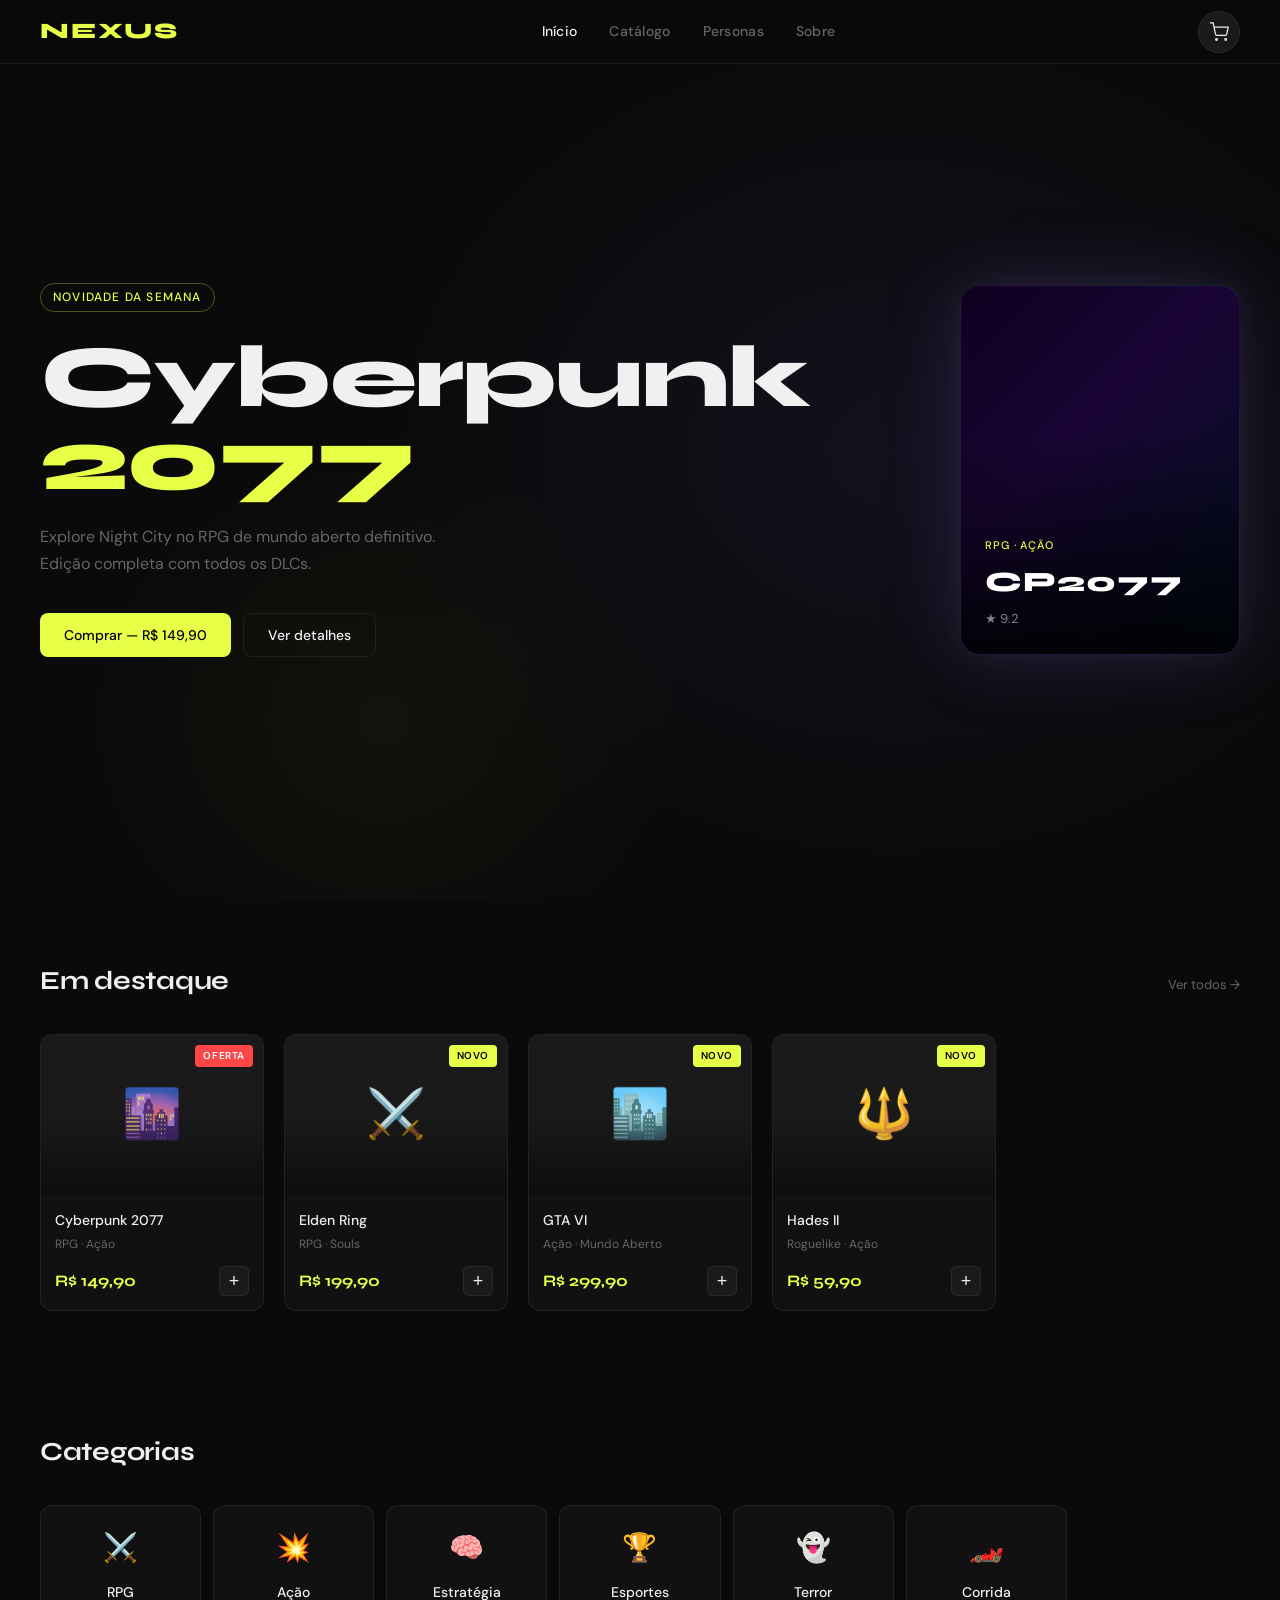
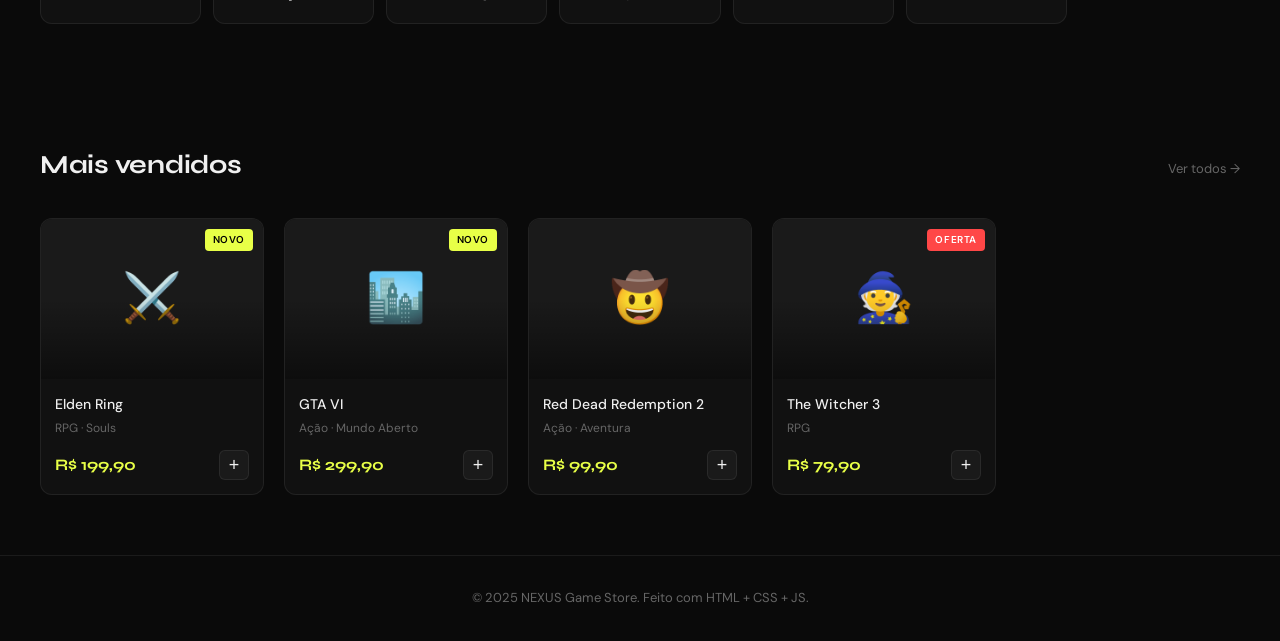
==== index.html @ 9d97533f "Add files via upload" ====
<!DOCTYPE html>
<html lang="pt-BR">
<head>
  <meta charset="UTF-8">
  <meta name="viewport" content="width=device-width, initial-scale=1.0">
  <title>NEXUS — Game Store</title>
  <link rel="stylesheet" href="css/style.css">
  <link rel="preconnect" href="https://fonts.googleapis.com">
  <link href="https://fonts.googleapis.com/css2?family=Syne:wght@400;700;800&family=DM+Sans:wght@300;400;500&display=swap" rel="stylesheet">
</head>
<body>

  <!-- NAVBAR -->
  <nav class="navbar">
    <a href="index.html" class="logo">NEXUS</a>
    <div class="nav-links">
      <a href="index.html" class="active">Início</a>
      <a href="pages/catalogo.html">Catálogo</a>
      <a href="pages/personas.html">Personas</a>
      <a href="pages/sobre.html">Sobre</a>
    </div>
    <button class="cart-btn" onclick="toggleCart()">
      <svg width="20" height="20" viewBox="0 0 24 24" fill="none" stroke="currentColor" stroke-width="1.5"><circle cx="9" cy="21" r="1"/><circle cx="20" cy="21" r="1"/><path d="M1 1h4l2.68 13.39a2 2 0 0 0 2 1.61h9.72a2 2 0 0 0 2-1.61L23 6H6"/></svg>
      <span class="cart-count" id="cart-count">0</span>
    </button>
  </nav>

  <!-- HERO -->
  <section class="hero">
    <div class="hero-bg"></div>
    <div class="hero-content">
      <span class="hero-tag">Novidade da semana</span>
      <h1 class="hero-title">Cyberpunk<br><span>2077</span></h1>
      <p class="hero-desc">Explore Night City no RPG de mundo aberto definitivo. Edição completa com todos os DLCs.</p>
      <div class="hero-actions">
        <button class="btn-primary" onclick="addToCart('Cyberpunk 2077', 149.90)">Comprar — R$ 149,90</button>
        <button class="btn-ghost">Ver detalhes</button>
      </div>
    </div>
    <div class="hero-visual">
      <div class="game-cover featured">
        <div class="cover-inner">
          <span class="cover-genre">RPG · Ação</span>
          <span class="cover-title">CP2077</span>
          <span class="cover-rating">★ 9.2</span>
        </div>
      </div>
    </div>
  </section>

  <!-- DESTAQUES -->
  <section class="section">
    <div class="section-header">
      <h2>Em destaque</h2>
      <a href="pages/catalogo.html" class="see-all">Ver todos →</a>
    </div>
    <div class="games-grid" id="featured-grid"></div>
  </section>

  <!-- CATEGORIAS -->
  <section class="section">
    <div class="section-header">
      <h2>Categorias</h2>
    </div>
    <div class="categories-grid">
      <div class="category-card" onclick="filterCategory('RPG')">
        <span class="cat-icon">⚔️</span>
        <span>RPG</span>
      </div>
      <div class="category-card" onclick="filterCategory('Ação')">
        <span class="cat-icon">💥</span>
        <span>Ação</span>
      </div>
      <div class="category-card" onclick="filterCategory('Estratégia')">
        <span class="cat-icon">🧠</span>
        <span>Estratégia</span>
      </div>
      <div class="category-card" onclick="filterCategory('Esportes')">
        <span class="cat-icon">🏆</span>
        <span>Esportes</span>
      </div>
      <div class="category-card" onclick="filterCategory('Terror')">
        <span class="cat-icon">👻</span>
        <span>Terror</span>
      </div>
      <div class="category-card" onclick="filterCategory('Corrida')">
        <span class="cat-icon">🏎️</span>
        <span>Corrida</span>
      </div>
    </div>
  </section>

  <!-- MAIS VENDIDOS -->
  <section class="section">
    <div class="section-header">
      <h2>Mais vendidos</h2>
      <a href="pages/catalogo.html" class="see-all">Ver todos →</a>
    </div>
    <div class="games-grid" id="bestsellers-grid"></div>
  </section>

  <!-- CART SIDEBAR -->
  <div class="cart-overlay" id="cart-overlay" onclick="toggleCart()"></div>
  <aside class="cart-sidebar" id="cart-sidebar">
    <div class="cart-header">
      <h3>Carrinho</h3>
      <button onclick="toggleCart()" class="close-btn">✕</button>
    </div>
    <div class="cart-items" id="cart-items">
      <p class="empty-cart">Seu carrinho está vazio.</p>
    </div>
    <div class="cart-footer" id="cart-footer" style="display:none">
      <div class="cart-total">
        <span>Total</span>
        <strong id="cart-total">R$ 0,00</strong>
      </div>
      <button class="btn-primary full" onclick="window.location.href='pages/checkout.html'">Finalizar compra</button>
    </div>
  </aside>

  <!-- TOAST -->
  <div class="toast" id="toast"></div>

  <footer class="footer">
    <p>© 2025 NEXUS Game Store. Feito com HTML + CSS + JS.</p>
  </footer>

  <script src="js/data.js"></script>
  <script src="js/cart.js"></script>
  <script src="js/app.js"></script>
</body>
</html>
---- css/style.css ----
/* ===== RESET & BASE ===== */
*, *::before, *::after { box-sizing: border-box; margin: 0; padding: 0; }

:root {
  --bg: #0a0a0a;
  --bg2: #111111;
  --bg3: #1a1a1a;
  --border: rgba(255,255,255,0.07);
  --accent: #e8ff47;
  --accent2: #7b61ff;
  --text: #f0f0f0;
  --muted: #666;
  --radius: 12px;
  --font-display: 'Syne', sans-serif;
  --font-body: 'DM Sans', sans-serif;
}

html { scroll-behavior: smooth; }

body {
  background: var(--bg);
  color: var(--text);
  font-family: var(--font-body);
  font-size: 15px;
  line-height: 1.6;
  min-height: 100vh;
}

/* ===== NAVBAR ===== */
.navbar {
  position: fixed;
  top: 0; left: 0; right: 0;
  z-index: 100;
  display: flex;
  align-items: center;
  justify-content: space-between;
  padding: 0 40px;
  height: 64px;
  background: rgba(10,10,10,0.85);
  backdrop-filter: blur(12px);
  border-bottom: 1px solid var(--border);
}

.logo {
  font-family: var(--font-display);
  font-weight: 800;
  font-size: 22px;
  letter-spacing: 0.08em;
  color: var(--accent);
  text-decoration: none;
}

.nav-links {
  display: flex;
  gap: 32px;
}

.nav-links a {
  color: var(--muted);
  text-decoration: none;
  font-size: 14px;
  font-weight: 500;
  letter-spacing: 0.02em;
  transition: color 0.2s;
}

.nav-links a:hover,
.nav-links a.active {
  color: var(--text);
}

.cart-btn {
  position: relative;
  background: var(--bg3);
  border: 1px solid var(--border);
  color: var(--text);
  width: 42px;
  height: 42px;
  border-radius: 50%;
  display: flex;
  align-items: center;
  justify-content: center;
  cursor: pointer;
  transition: border-color 0.2s;
}

.cart-btn:hover { border-color: var(--accent); }

.cart-count {
  position: absolute;
  top: -4px;
  right: -4px;
  background: var(--accent);
  color: #000;
  font-size: 10px;
  font-weight: 700;
  width: 18px;
  height: 18px;
  border-radius: 50%;
  display: flex;
  align-items: center;
  justify-content: center;
  opacity: 0;
  transform: scale(0);
  transition: all 0.2s;
}

.cart-count.visible {
  opacity: 1;
  transform: scale(1);
}

/* ===== HERO ===== */
.hero {
  min-height: 100vh;
  display: flex;
  align-items: center;
  justify-content: space-between;
  padding: 100px 40px 60px;
  position: relative;
  overflow: hidden;
  gap: 40px;
}

.hero-bg {
  position: absolute;
  inset: 0;
  background: radial-gradient(ellipse 60% 70% at 70% 50%, rgba(123,97,255,0.08) 0%, transparent 70%),
              radial-gradient(ellipse 40% 50% at 30% 80%, rgba(232,255,71,0.04) 0%, transparent 60%);
  pointer-events: none;
}

.hero-content {
  max-width: 520px;
  z-index: 1;
}

.hero-tag {
  display: inline-block;
  font-size: 12px;
  font-weight: 500;
  letter-spacing: 0.1em;
  text-transform: uppercase;
  color: var(--accent);
  border: 1px solid rgba(232,255,71,0.3);
  padding: 4px 12px;
  border-radius: 20px;
  margin-bottom: 24px;
}

.hero-title {
  font-family: var(--font-display);
  font-size: clamp(56px, 7vw, 88px);
  font-weight: 800;
  line-height: 0.95;
  letter-spacing: -0.02em;
  margin-bottom: 20px;
}

.hero-title span {
  color: var(--accent);
}

.hero-desc {
  color: var(--muted);
  font-size: 16px;
  line-height: 1.7;
  margin-bottom: 36px;
  max-width: 400px;
}

.hero-actions {
  display: flex;
  gap: 12px;
  flex-wrap: wrap;
}

/* ===== HERO VISUAL ===== */
.hero-visual {
  z-index: 1;
  flex-shrink: 0;
}

.game-cover {
  width: 280px;
  height: 370px;
  border-radius: 20px;
  border: 1px solid var(--border);
  position: relative;
  overflow: hidden;
  background: linear-gradient(135deg, #1a0a2e 0%, #0d1a2e 40%, #1a1a0a 100%);
  transition: transform 0.4s ease;
}

.game-cover:hover { transform: translateY(-6px) rotate(1deg); }

.game-cover.featured {
  background: linear-gradient(135deg, #0f0020 0%, #1a0535 40%, #001020 100%);
  box-shadow: 0 0 80px rgba(123,97,255,0.2), 0 0 30px rgba(232,255,71,0.05);
}

.cover-inner {
  position: absolute;
  inset: 0;
  display: flex;
  flex-direction: column;
  justify-content: flex-end;
  padding: 24px;
  background: linear-gradient(to top, rgba(0,0,0,0.85) 0%, transparent 60%);
}

.cover-genre {
  font-size: 11px;
  font-weight: 500;
  letter-spacing: 0.08em;
  text-transform: uppercase;
  color: var(--accent);
  margin-bottom: 6px;
}

.cover-title {
  font-family: var(--font-display);
  font-size: 28px;
  font-weight: 800;
  letter-spacing: 0.04em;
  color: #fff;
}

.cover-rating {
  font-size: 13px;
  color: rgba(255,255,255,0.5);
  margin-top: 4px;
}

/* ===== BUTTONS ===== */
.btn-primary {
  background: var(--accent);
  color: #000;
  font-family: var(--font-body);
  font-size: 14px;
  font-weight: 500;
  border: none;
  padding: 12px 24px;
  border-radius: 8px;
  cursor: pointer;
  transition: opacity 0.2s, transform 0.15s;
  white-space: nowrap;
}

.btn-primary:hover { opacity: 0.9; transform: translateY(-1px); }
.btn-primary:active { transform: translateY(0); }
.btn-primary.full { width: 100%; padding: 14px; font-size: 15px; }

.btn-ghost {
  background: transparent;
  color: var(--text);
  font-family: var(--font-body);
  font-size: 14px;
  font-weight: 500;
  border: 1px solid var(--border);
  padding: 12px 24px;
  border-radius: 8px;
  cursor: pointer;
  transition: border-color 0.2s, background 0.2s;
}

.btn-ghost:hover { border-color: rgba(255,255,255,0.2); background: var(--bg3); }

/* ===== SECTIONS ===== */
.section {
  padding: 60px 40px;
}

.section-header {
  display: flex;
  align-items: baseline;
  justify-content: space-between;
  margin-bottom: 32px;
}

.section-header h2 {
  font-family: var(--font-display);
  font-size: 26px;
  font-weight: 700;
  letter-spacing: -0.01em;
}

.see-all {
  font-size: 13px;
  color: var(--muted);
  text-decoration: none;
  transition: color 0.2s;
}

.see-all:hover { color: var(--accent); }

/* ===== GAMES GRID ===== */
.games-grid {
  display: grid;
  grid-template-columns: repeat(auto-fill, minmax(200px, 1fr));
  gap: 20px;
}

.game-card {
  background: var(--bg2);
  border: 1px solid var(--border);
  border-radius: var(--radius);
  overflow: hidden;
  cursor: pointer;
  transition: border-color 0.2s, transform 0.2s;
}

.game-card:hover {
  border-color: rgba(255,255,255,0.15);
  transform: translateY(-3px);
}

.game-thumb {
  height: 160px;
  background: var(--bg3);
  display: flex;
  align-items: center;
  justify-content: center;
  font-size: 48px;
  position: relative;
  overflow: hidden;
}

.game-thumb::after {
  content: '';
  position: absolute;
  inset: 0;
  background: linear-gradient(to bottom, transparent 50%, rgba(0,0,0,0.5));
}

.game-badge {
  position: absolute;
  top: 10px;
  right: 10px;
  font-size: 10px;
  font-weight: 600;
  letter-spacing: 0.06em;
  text-transform: uppercase;
  padding: 3px 8px;
  border-radius: 4px;
  z-index: 1;
}

.game-badge.new { background: var(--accent); color: #000; }
.game-badge.sale { background: #ff4747; color: #fff; }

.game-info {
  padding: 14px;
}

.game-name {
  font-size: 14px;
  font-weight: 500;
  margin-bottom: 4px;
  white-space: nowrap;
  overflow: hidden;
  text-overflow: ellipsis;
}

.game-genre {
  font-size: 12px;
  color: var(--muted);
  margin-bottom: 12px;
}

.game-footer {
  display: flex;
  align-items: center;
  justify-content: space-between;
}

.game-price {
  font-family: var(--font-display);
  font-size: 16px;
  font-weight: 700;
  color: var(--accent);
}

.game-add {
  width: 30px;
  height: 30px;
  background: var(--bg3);
  border: 1px solid var(--border);
  border-radius: 6px;
  color: var(--text);
  display: flex;
  align-items: center;
  justify-content: center;
  cursor: pointer;
  font-size: 18px;
  transition: background 0.2s, border-color 0.2s;
  line-height: 1;
}

.game-add:hover { background: var(--accent); border-color: var(--accent); color: #000; }

/* ===== CATEGORIES ===== */
.categories-grid {
  display: grid;
  grid-template-columns: repeat(auto-fill, minmax(140px, 1fr));
  gap: 12px;
}

.category-card {
  background: var(--bg2);
  border: 1px solid var(--border);
  border-radius: var(--radius);
  padding: 20px 16px;
  display: flex;
  flex-direction: column;
  align-items: center;
  gap: 10px;
  cursor: pointer;
  font-size: 14px;
  font-weight: 500;
  transition: border-color 0.2s, background 0.2s;
}

.category-card:hover {
  border-color: rgba(255,255,255,0.2);
  background: var(--bg3);
}

.cat-icon { font-size: 28px; }

/* ===== CART SIDEBAR ===== */
.cart-overlay {
  position: fixed;
  inset: 0;
  background: rgba(0,0,0,0.6);
  z-index: 200;
  opacity: 0;
  pointer-events: none;
  transition: opacity 0.3s;
}

.cart-overlay.open { opacity: 1; pointer-events: all; }

.cart-sidebar {
  position: fixed;
  top: 0;
  right: 0;
  bottom: 0;
  width: 360px;
  background: var(--bg2);
  border-left: 1px solid var(--border);
  z-index: 201;
  display: flex;
  flex-direction: column;
  transform: translateX(100%);
  transition: transform 0.35s cubic-bezier(0.4,0,0.2,1);
}

.cart-sidebar.open { transform: translateX(0); }

.cart-header {
  display: flex;
  align-items: center;
  justify-content: space-between;
  padding: 20px 24px;
  border-bottom: 1px solid var(--border);
}

.cart-header h3 {
  font-family: var(--font-display);
  font-size: 18px;
  font-weight: 700;
}

.close-btn {
  background: none;
  border: none;
  color: var(--muted);
  font-size: 18px;
  cursor: pointer;
  transition: color 0.2s;
}

.close-btn:hover { color: var(--text); }

.cart-items {
  flex: 1;
  overflow-y: auto;
  padding: 16px 24px;
}

.empty-cart {
  color: var(--muted);
  text-align: center;
  margin-top: 40px;
  font-size: 14px;
}

.cart-item {
  display: flex;
  align-items: center;
  justify-content: space-between;
  padding: 14px 0;
  border-bottom: 1px solid var(--border);
  gap: 12px;
}

.cart-item-info { flex: 1; min-width: 0; }

.cart-item-name {
  font-size: 14px;
  font-weight: 500;
  white-space: nowrap;
  overflow: hidden;
  text-overflow: ellipsis;
}

.cart-item-price {
  font-size: 13px;
  color: var(--accent);
  margin-top: 2px;
}

.cart-item-remove {
  background: none;
  border: none;
  color: var(--muted);
  cursor: pointer;
  font-size: 16px;
  transition: color 0.2s;
  flex-shrink: 0;
}

.cart-item-remove:hover { color: #ff4747; }

.cart-footer {
  padding: 20px 24px;
  border-top: 1px solid var(--border);
}

.cart-total {
  display: flex;
  justify-content: space-between;
  align-items: center;
  margin-bottom: 16px;
  font-size: 15px;
}

.cart-total strong {
  font-family: var(--font-display);
  font-size: 20px;
  color: var(--accent);
}

/* ===== TOAST ===== */
.toast {
  position: fixed;
  bottom: 32px;
  left: 50%;
  transform: translateX(-50%) translateY(20px);
  background: var(--bg3);
  border: 1px solid var(--border);
  color: var(--text);
  padding: 12px 20px;
  border-radius: 8px;
  font-size: 14px;
  z-index: 300;
  opacity: 0;
  pointer-events: none;
  transition: all 0.3s;
  white-space: nowrap;
}

.toast.show {
  opacity: 1;
  transform: translateX(-50%) translateY(0);
}

/* ===== FOOTER ===== */
.footer {
  padding: 32px 40px;
  border-top: 1px solid var(--border);
  text-align: center;
  color: var(--muted);
  font-size: 13px;
}

/* ===== PAGE: CATÁLOGO ===== */
.page-header {
  padding: 120px 40px 40px;
}

.page-header h1 {
  font-family: var(--font-display);
  font-size: 42px;
  font-weight: 800;
  letter-spacing: -0.02em;
  margin-bottom: 8px;
}

.page-header p { color: var(--muted); }

.catalog-controls {
  padding: 0 40px 32px;
  display: flex;
  gap: 12px;
  flex-wrap: wrap;
  align-items: center;
}

.search-input {
  background: var(--bg2);
  border: 1px solid var(--border);
  color: var(--text);
  padding: 10px 16px;
  border-radius: 8px;
  font-family: var(--font-body);
  font-size: 14px;
  width: 240px;
  transition: border-color 0.2s;
  outline: none;
}

.search-input:focus { border-color: rgba(255,255,255,0.2); }
.search-input::placeholder { color: var(--muted); }

.filter-btn {
  background: var(--bg2);
  border: 1px solid var(--border);
  color: var(--muted);
  padding: 9px 16px;
  border-radius: 8px;
  font-family: var(--font-body);
  font-size: 13px;
  cursor: pointer;
  transition: all 0.2s;
}

.filter-btn:hover, .filter-btn.active {
  border-color: var(--accent);
  color: var(--accent);
}

.catalog-grid {
  padding: 0 40px 60px;
  display: grid;
  grid-template-columns: repeat(auto-fill, minmax(200px, 1fr));
  gap: 20px;
}

/* ===== PAGE: SOBRE ===== */
.sobre-content {
  padding: 120px 40px 60px;
  max-width: 640px;
}

.sobre-content h1 {
  font-family: var(--font-display);
  font-size: 42px;
  font-weight: 800;
  letter-spacing: -0.02em;
  margin-bottom: 24px;
}

.sobre-content p {
  color: var(--muted);
  line-height: 1.8;
  margin-bottom: 20px;
}

.sobre-content .highlight {
  color: var(--accent);
  font-weight: 500;
}

/* ===== SCROLLBAR ===== */
::-webkit-scrollbar { width: 4px; }
::-webkit-scrollbar-track { background: transparent; }
::-webkit-scrollbar-thumb { background: var(--border); border-radius: 2px; }

/* ===== RESPONSIVE ===== */
@media (max-width: 768px) {
  .navbar { padding: 0 20px; }
  .nav-links { display: none; }
  .hero { flex-direction: column; padding: 100px 20px 40px; text-align: center; }
  .hero-visual { display: none; }
  .section, .page-header, .catalog-controls, .catalog-grid, .sobre-content { padding-left: 20px; padding-right: 20px; }
  .cart-sidebar { width: 100%; }
}
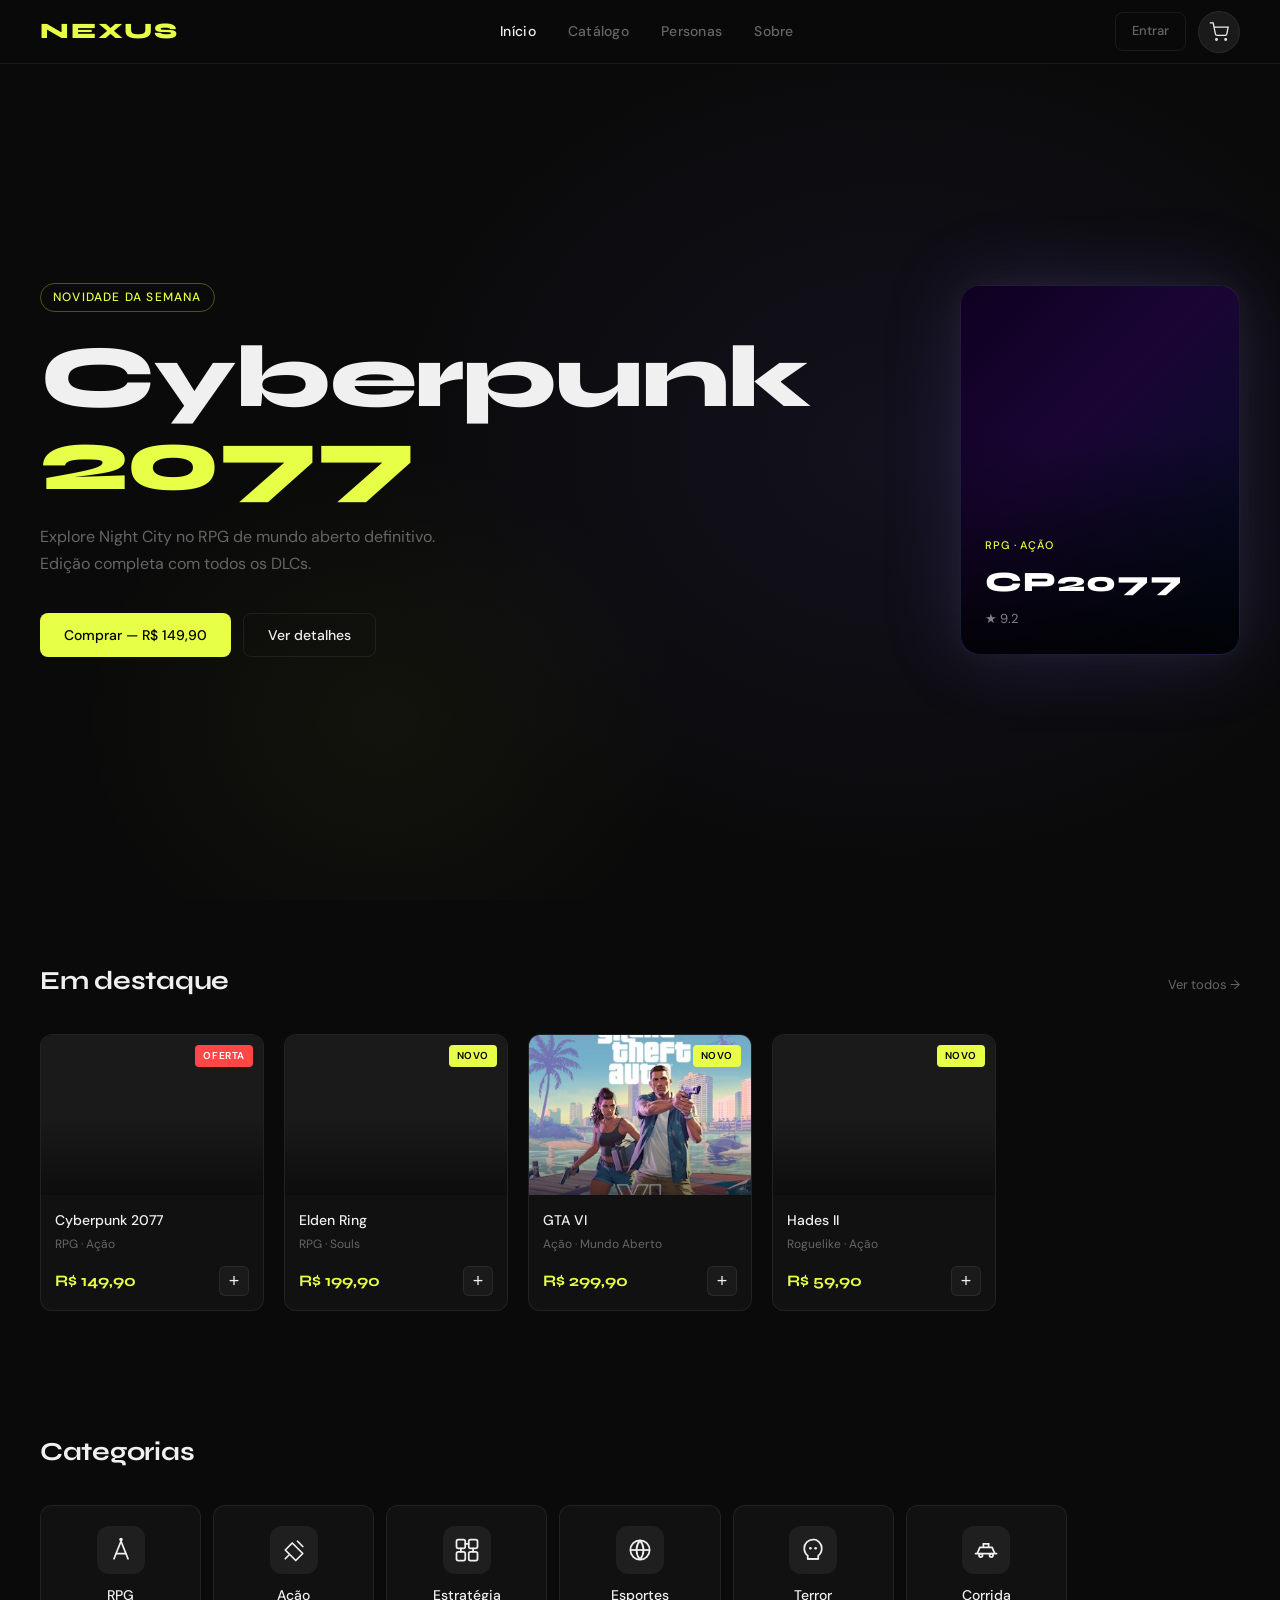
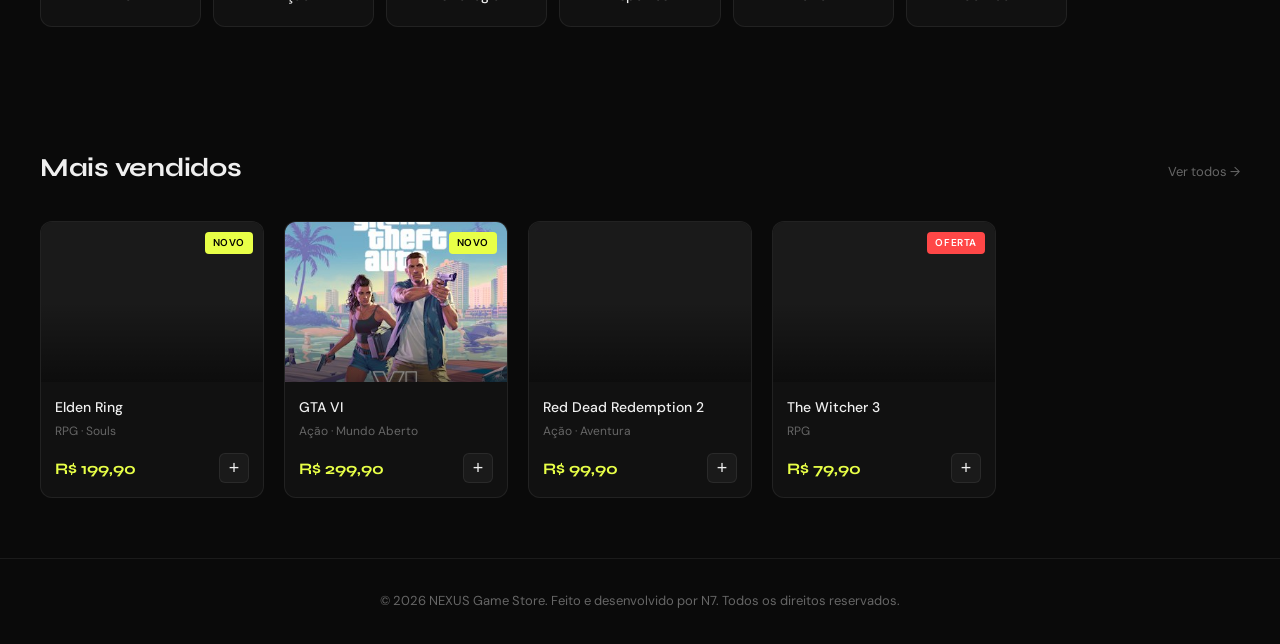
==== commit 4a006a71: "FINAL PROJECT" ====
--- a/index.html
+++ b/index.html
@@ -19,10 +19,17 @@
       <a href="pages/personas.html">Personas</a>
       <a href="pages/sobre.html">Sobre</a>
     </div>
-    <button class="cart-btn" onclick="toggleCart()">
-      <svg width="20" height="20" viewBox="0 0 24 24" fill="none" stroke="currentColor" stroke-width="1.5"><circle cx="9" cy="21" r="1"/><circle cx="20" cy="21" r="1"/><path d="M1 1h4l2.68 13.39a2 2 0 0 0 2 1.61h9.72a2 2 0 0 0 2-1.61L23 6H6"/></svg>
-      <span class="cart-count" id="cart-count">0</span>
-    </button>
+    <div class="nav-right">
+      <a href="pages/login.html" id="nav-login-btn" class="login-nav-btn">Entrar</a>
+      <div id="nav-user-menu" class="nav-user-menu" style="display:none">
+        <span id="nav-username" class="nav-username"></span>
+        <button class="logout-btn" onclick="logout()">Sair</button>
+      </div>
+      <button class="cart-btn" onclick="toggleCart()">
+        <svg width="20" height="20" viewBox="0 0 24 24" fill="none" stroke="currentColor" stroke-width="1.5"><circle cx="9" cy="21" r="1"/><circle cx="20" cy="21" r="1"/><path d="M1 1h4l2.68 13.39a2 2 0 0 0 2 1.61h9.72a2 2 0 0 0 2-1.61L23 6H6"/></svg>
+        <span class="cart-count" id="cart-count">0</span>
+      </button>
+    </div>
   </nav>
 
   <!-- HERO -->
@@ -39,6 +46,7 @@
     </div>
     <div class="hero-visual">
       <div class="game-cover featured">
+        <img src="https://cdn.cloudflare.steamstatic.com/steam/apps/1091500/library_600x900.jpg" alt="Cyberpunk 2077" style="width:100%;height:100%;object-fit:cover;display:block;" onerror="this.style.display='none'">
         <div class="cover-inner">
           <span class="cover-genre">RPG · Ação</span>
           <span class="cover-title">CP2077</span>
@@ -64,27 +72,57 @@
     </div>
     <div class="categories-grid">
       <div class="category-card" onclick="filterCategory('RPG')">
-        <span class="cat-icon">⚔️</span>
+        <span class="cat-icon"><svg width="32" height="32" viewBox="0 0 32 32" fill="none" xmlns="http://www.w3.org/2000/svg">
+  <path d="M8 26L16 6L24 26" stroke="currentColor" stroke-width="2" stroke-linecap="round" stroke-linejoin="round"/>
+  <path d="M10.5 20H21.5" stroke="currentColor" stroke-width="2" stroke-linecap="round"/>
+  <circle cx="16" cy="4" r="2" fill="currentColor"/>
+</svg></span>
         <span>RPG</span>
       </div>
       <div class="category-card" onclick="filterCategory('Ação')">
-        <span class="cat-icon">💥</span>
+        <span class="cat-icon"><svg width="32" height="32" viewBox="0 0 32 32" fill="none" xmlns="http://www.w3.org/2000/svg">
+  <path d="M6 16L14 8L26 20L18 28L6 16Z" stroke="currentColor" stroke-width="2" stroke-linejoin="round"/>
+  <path d="M20 6L26 12" stroke="currentColor" stroke-width="2" stroke-linecap="round"/>
+  <path d="M6 26L10 22" stroke="currentColor" stroke-width="2" stroke-linecap="round"/>
+</svg></span>
         <span>Ação</span>
       </div>
       <div class="category-card" onclick="filterCategory('Estratégia')">
-        <span class="cat-icon">🧠</span>
+        <span class="cat-icon"><svg width="32" height="32" viewBox="0 0 32 32" fill="none" xmlns="http://www.w3.org/2000/svg">
+  <rect x="4" y="4" width="10" height="10" rx="2" stroke="currentColor" stroke-width="2"/>
+  <rect x="18" y="4" width="10" height="10" rx="2" stroke="currentColor" stroke-width="2"/>
+  <rect x="4" y="18" width="10" height="10" rx="2" stroke="currentColor" stroke-width="2"/>
+  <rect x="18" y="18" width="10" height="10" rx="2" stroke="currentColor" stroke-width="2"/>
+  <path d="M14 9H18M9 14V18M23 14V18" stroke="currentColor" stroke-width="2" stroke-linecap="round"/>
+</svg></span>
         <span>Estratégia</span>
       </div>
       <div class="category-card" onclick="filterCategory('Esportes')">
-        <span class="cat-icon">🏆</span>
+        <span class="cat-icon"><svg width="32" height="32" viewBox="0 0 32 32" fill="none" xmlns="http://www.w3.org/2000/svg">
+  <circle cx="16" cy="16" r="11" stroke="currentColor" stroke-width="2"/>
+  <path d="M16 5C16 5 12 10 12 16C12 22 16 27 16 27" stroke="currentColor" stroke-width="2"/>
+  <path d="M16 5C16 5 20 10 20 16C20 22 16 27 16 27" stroke="currentColor" stroke-width="2"/>
+  <path d="M5 16H27" stroke="currentColor" stroke-width="2"/>
+</svg></span>
         <span>Esportes</span>
       </div>
       <div class="category-card" onclick="filterCategory('Terror')">
-        <span class="cat-icon">👻</span>
+        <span class="cat-icon"><svg width="32" height="32" viewBox="0 0 32 32" fill="none" xmlns="http://www.w3.org/2000/svg">
+  <path d="M16 4C10.477 4 6 8.477 6 14C6 17.5 7.5 20.5 10 22.5V26H22V22.5C24.5 20.5 26 17.5 26 14C26 8.477 21.523 4 16 4Z" stroke="currentColor" stroke-width="2" stroke-linejoin="round"/>
+  <path d="M10 26H22" stroke="currentColor" stroke-width="2" stroke-linecap="round"/>
+  <circle cx="13" cy="14" r="1.5" fill="currentColor"/>
+  <circle cx="19" cy="14" r="1.5" fill="currentColor"/>
+</svg></span>
         <span>Terror</span>
       </div>
       <div class="category-card" onclick="filterCategory('Corrida')">
-        <span class="cat-icon">🏎️</span>
+        <span class="cat-icon"><svg width="32" height="32" viewBox="0 0 32 32" fill="none" xmlns="http://www.w3.org/2000/svg">
+  <path d="M4 20H28" stroke="currentColor" stroke-width="2" stroke-linecap="round"/>
+  <path d="M6 20L9 13H23L26 20" stroke="currentColor" stroke-width="2" stroke-linejoin="round"/>
+  <circle cx="10" cy="22" r="2" stroke="currentColor" stroke-width="2"/>
+  <circle cx="22" cy="22" r="2" stroke="currentColor" stroke-width="2"/>
+  <path d="M13 13V9H19V13" stroke="currentColor" stroke-width="2"/>
+</svg></span>
         <span>Corrida</span>
       </div>
     </div>
@@ -122,9 +160,11 @@
   <div class="toast" id="toast"></div>
 
   <footer class="footer">
-    <p>© 2025 NEXUS Game Store. Feito com HTML + CSS + JS.</p>
+    <p>© 2026 NEXUS Game Store. Feito e desenvolvido por N7. Todos os direitos reservados.
+    </p>
   </footer>
 
+  <script src="js/covers.js"></script>
   <script src="js/data.js"></script>
   <script src="js/cart.js"></script>
   <script src="js/app.js"></script>
--- a/css/style.css
+++ b/css/style.css
@@ -687,3 +687,373 @@
   .section, .page-header, .catalog-controls, .catalog-grid, .sobre-content { padding-left: 20px; padding-right: 20px; }
   .cart-sidebar { width: 100%; }
 }
+
+/* ===== GAME THUMB WITH COVER IMAGE ===== */
+.game-thumb img {
+  width: 100%;
+  height: 100%;
+  object-fit: cover;
+  display: block;
+}
+
+.game-thumb.no-cover {
+  font-size: 48px;
+  align-items: center;
+  justify-content: center;
+}
+
+/* ===== NAV RIGHT / AUTH ===== */
+.nav-right {
+  display: flex;
+  align-items: center;
+  gap: 12px;
+}
+
+.login-nav-btn {
+  font-size: 13px;
+  font-weight: 500;
+  color: var(--muted);
+  text-decoration: none;
+  padding: 8px 16px;
+  border: 1px solid var(--border);
+  border-radius: 8px;
+  transition: all 0.2s;
+  white-space: nowrap;
+}
+
+.login-nav-btn:hover,
+.login-nav-btn.active {
+  color: var(--accent);
+  border-color: var(--accent);
+}
+
+.nav-user-menu {
+  display: flex;
+  align-items: center;
+  gap: 10px;
+}
+
+.nav-username {
+  font-size: 13px;
+  font-weight: 500;
+  color: var(--accent);
+}
+
+.logout-btn {
+  font-size: 12px;
+  color: var(--muted);
+  background: none;
+  border: 1px solid var(--border);
+  border-radius: 6px;
+  padding: 5px 12px;
+  cursor: pointer;
+  font-family: var(--font-body);
+  transition: color 0.2s, border-color 0.2s;
+}
+
+.logout-btn:hover {
+  color: #ff4747;
+  border-color: #ff4747;
+}
+
+/* ===== LOGIN PAGE ===== */
+.login-page {
+  display: flex;
+  min-height: 100vh;
+}
+
+.login-branding {
+  flex: 1;
+  background: var(--bg2);
+  border-right: 1px solid var(--border);
+  display: flex;
+  align-items: center;
+  justify-content: center;
+  padding: 80px 60px;
+  position: relative;
+  overflow: hidden;
+}
+
+.login-branding::before {
+  content: '';
+  position: absolute;
+  inset: 0;
+  background: radial-gradient(ellipse 80% 60% at 50% 50%, rgba(123,97,255,0.1) 0%, transparent 70%);
+  pointer-events: none;
+}
+
+.login-branding-inner {
+  z-index: 1;
+  max-width: 400px;
+}
+
+.login-logo {
+  font-family: var(--font-display);
+  font-weight: 800;
+  font-size: 32px;
+  letter-spacing: 0.1em;
+  color: var(--accent);
+  margin-bottom: 32px;
+}
+
+.login-tagline {
+  font-family: var(--font-display);
+  font-size: clamp(32px, 4vw, 52px);
+  font-weight: 800;
+  line-height: 1.0;
+  letter-spacing: -0.02em;
+  margin-bottom: 48px;
+  color: var(--text);
+}
+
+.login-tagline span {
+  color: var(--accent);
+}
+
+.login-games-preview {
+  display: flex;
+  gap: 14px;
+}
+
+.preview-card {
+  width: 110px;
+  height: 148px;
+  border-radius: 12px;
+  overflow: hidden;
+  border: 1px solid var(--border);
+  transform: translateY(0);
+  animation: floatCard 3s ease-in-out infinite;
+  animation-delay: var(--delay, 0s);
+  box-shadow: 0 20px 40px rgba(0,0,0,0.4);
+}
+
+.preview-card img {
+  width: 100%;
+  height: 100%;
+  object-fit: cover;
+}
+
+@keyframes floatCard {
+  0%, 100% { transform: translateY(0px); }
+  50% { transform: translateY(-10px); }
+}
+
+.login-form-area {
+  width: 480px;
+  display: flex;
+  align-items: center;
+  justify-content: center;
+  padding: 80px 40px;
+}
+
+.login-box {
+  width: 100%;
+  max-width: 380px;
+}
+
+.login-tabs {
+  display: flex;
+  gap: 4px;
+  background: var(--bg3);
+  border: 1px solid var(--border);
+  border-radius: 10px;
+  padding: 4px;
+  margin-bottom: 32px;
+}
+
+.login-tab {
+  flex: 1;
+  background: none;
+  border: none;
+  color: var(--muted);
+  font-family: var(--font-body);
+  font-size: 14px;
+  font-weight: 500;
+  padding: 9px 12px;
+  border-radius: 7px;
+  cursor: pointer;
+  transition: all 0.2s;
+}
+
+.login-tab.active {
+  background: var(--bg2);
+  color: var(--text);
+  border: 1px solid var(--border);
+}
+
+.auth-form {
+  display: block;
+}
+
+.form-group {
+  margin-bottom: 18px;
+}
+
+.form-group label {
+  display: block;
+  font-size: 13px;
+  font-weight: 500;
+  color: var(--muted);
+  margin-bottom: 7px;
+  letter-spacing: 0.02em;
+}
+
+.form-input {
+  width: 100%;
+  background: var(--bg2);
+  border: 1px solid var(--border);
+  color: var(--text);
+  padding: 11px 14px;
+  border-radius: 8px;
+  font-family: var(--font-body);
+  font-size: 14px;
+  outline: none;
+  transition: border-color 0.2s;
+}
+
+.form-input:focus {
+  border-color: var(--accent2);
+}
+
+.form-input::placeholder {
+  color: #444;
+}
+
+.form-options {
+  display: flex;
+  justify-content: space-between;
+  align-items: center;
+  margin-bottom: 20px;
+  font-size: 13px;
+}
+
+.checkbox-label {
+  display: flex;
+  align-items: center;
+  gap: 8px;
+  color: var(--muted);
+  cursor: pointer;
+}
+
+.checkbox-label input {
+  accent-color: var(--accent);
+}
+
+.forgot-link {
+  color: var(--muted);
+  text-decoration: none;
+  font-size: 13px;
+  transition: color 0.2s;
+}
+
+.forgot-link:hover {
+  color: var(--accent);
+}
+
+.form-error {
+  background: rgba(255, 71, 71, 0.08);
+  border: 1px solid rgba(255, 71, 71, 0.3);
+  color: #ff6b6b;
+  font-size: 13px;
+  padding: 10px 14px;
+  border-radius: 8px;
+  margin-bottom: 16px;
+}
+
+.form-divider {
+  display: flex;
+  align-items: center;
+  gap: 12px;
+  margin: 20px 0;
+  color: var(--muted);
+  font-size: 12px;
+}
+
+.form-divider::before,
+.form-divider::after {
+  content: '';
+  flex: 1;
+  height: 1px;
+  background: var(--border);
+}
+
+.social-btns {
+  display: grid;
+  grid-template-columns: 1fr 1fr;
+  gap: 10px;
+}
+
+.social-btn {
+  background: var(--bg2);
+  border: 1px solid var(--border);
+  color: var(--text);
+  font-family: var(--font-body);
+  font-size: 13px;
+  font-weight: 500;
+  padding: 10px 16px;
+  border-radius: 8px;
+  cursor: pointer;
+  display: flex;
+  align-items: center;
+  justify-content: center;
+  gap: 8px;
+  transition: border-color 0.2s, background 0.2s;
+}
+
+.social-btn:hover {
+  border-color: rgba(255,255,255,0.2);
+  background: var(--bg3);
+}
+
+.terms-text {
+  font-size: 12px;
+  color: var(--muted);
+  text-align: center;
+  margin-top: 16px;
+  line-height: 1.6;
+}
+
+.terms-text a {
+  color: var(--accent);
+  text-decoration: none;
+}
+
+/* ===== RESPONSIVE LOGIN ===== */
+@media (max-width: 768px) {
+  .login-branding { display: none; }
+  .login-form-area { width: 100%; padding: 100px 24px 40px; }
+}
+
+/* ===== SVG CATEGORY ICONS ===== */
+.cat-icon {
+  display: flex;
+  align-items: center;
+  justify-content: center;
+  width: 48px;
+  height: 48px;
+  background: rgba(255,255,255,0.06);
+  border-radius: 12px;
+  color: var(--text);
+  transition: color 0.2s, background 0.2s;
+}
+
+.cat-icon svg {
+  width: 28px;
+  height: 28px;
+  flex-shrink: 0;
+}
+
+.category-card:hover .cat-icon {
+  color: var(--accent);
+  background: rgba(232,255,71,0.08);
+}
+
+/* ===== SVG PERSONA AVATARS ===== */
+.persona-avatar svg {
+  width: 26px;
+  height: 26px;
+}
+
+.persona-avatar.casual  { color: #7b61ff; }
+.persona-avatar.hardcore { color: var(--accent); }
+.persona-avatar.presente { color: #ff6464; }
